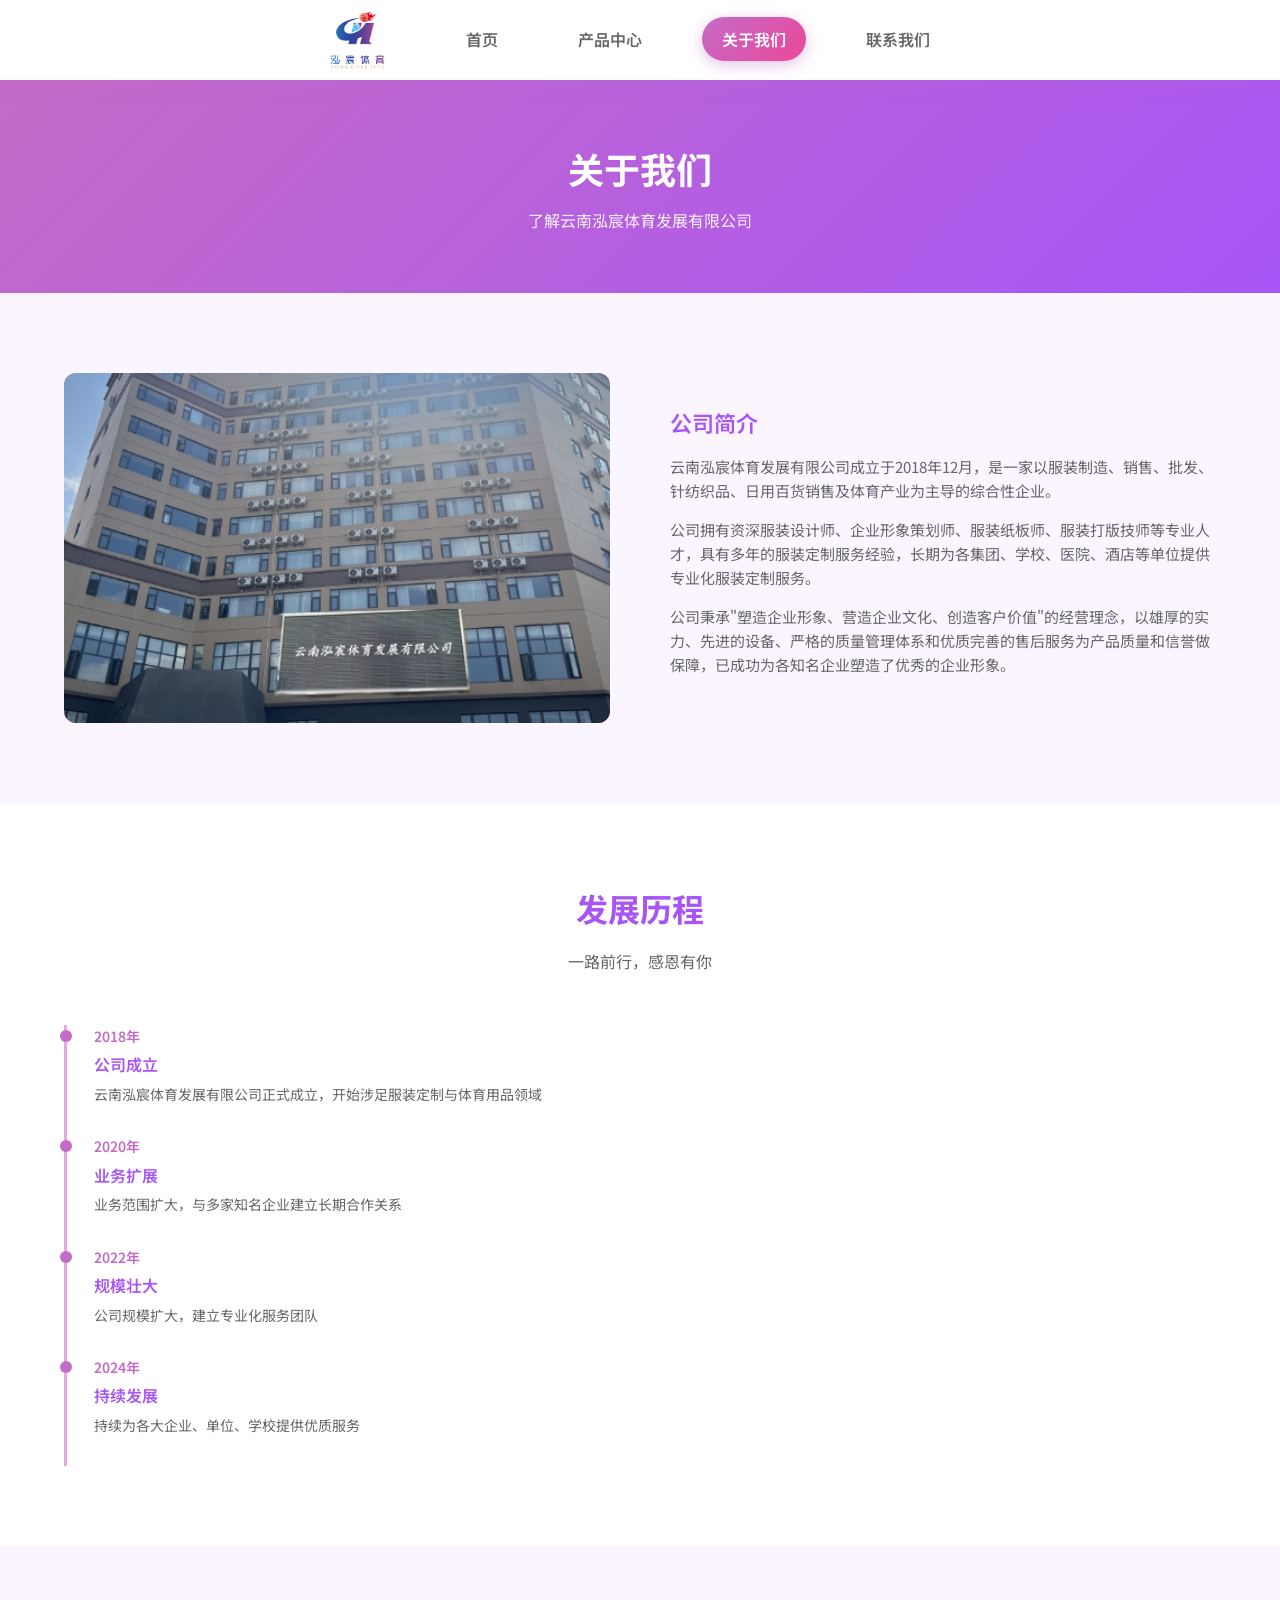
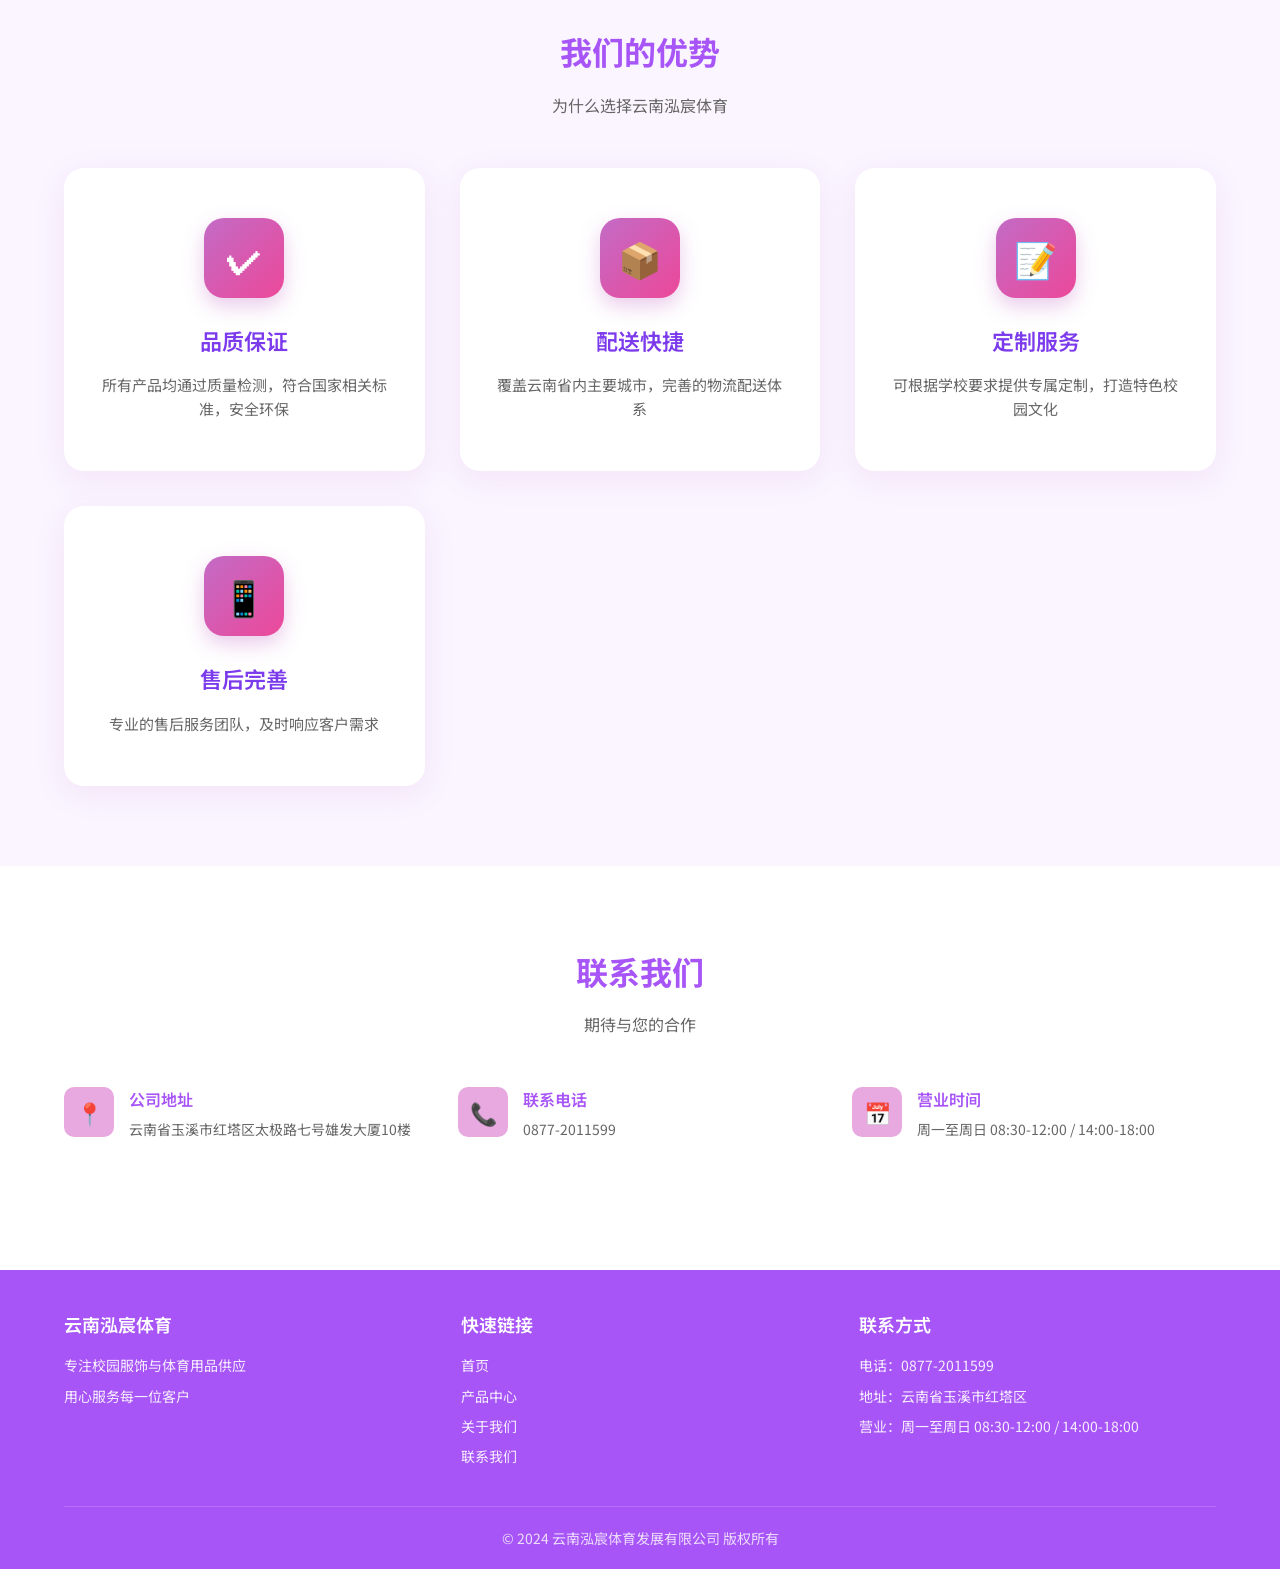
==== about.html @ 2718b95b "Add files via upload" ====
<!DOCTYPE html>
<html lang="zh-CN">
<head>
    <meta charset="UTF-8">
    <meta name="viewport" content="width=device-width, initial-scale=1.0">
    <title>关于我们 - 云南泓宸体育发展有限公司</title>
    <link rel="preconnect" href="https://fonts.googleapis.com">
    <link rel="preconnect" href="https://fonts.gstatic.com" crossorigin>
    <link href="https://fonts.googleapis.com/css2?family=Noto+Sans+SC:wght@400;500;700&display=swap" rel="stylesheet">
    <link rel="stylesheet" href="css/style.css">
</head>
<body>
    <nav class="navbar">
        <div class="container">
            <a href="index.html" class="logo">
                <img src="images/logo.png" alt="云南泓宸体育" class="logo-image">
            </a>
            <ul class="nav-links">
                <li><a href="index.html">首页</a></li>
                <li><a href="products.html">产品中心</a></li>
                <li><a href="about.html">关于我们</a></li>
                <li><a href="contact.html">联系我们</a></li>
            </ul>
            <div class="menu-toggle">
                <span></span>
                <span></span>
                <span></span>
            </div>
        </div>
    </nav>

    <main>
        <section class="page-header">
            <div class="container">
                <h1>关于我们</h1>
                <p>了解云南泓宸体育发展有限公司</p>
            </div>
        </section>

        <section class="section">
            <div class="container">
                <div class="about-content">
                    <div class="about-image"><img src="images/company_building.jpg" alt="云南泓宸体育发展有限公司" style="width: 100%; height: 100%; object-fit: cover; border-radius: 12px;"></div>
                    <div class="about-text">
                        <h3>公司简介</h3>
                        <p>云南泓宸体育发展有限公司成立于2018年12月，是一家以服装制造、销售、批发、针纺织品、日用百货销售及体育产业为主导的综合性企业。</p>
                        <p>公司拥有资深服装设计师、企业形象策划师、服装纸板师、服装打版技师等专业人才，具有多年的服装定制服务经验，长期为各集团、学校、医院、酒店等单位提供专业化服装定制服务。</p>
                        <p>公司秉承"塑造企业形象、营造企业文化、创造客户价值"的经营理念，以雄厚的实力、先进的设备、严格的质量管理体系和优质完善的售后服务为产品质量和信誉做保障，已成功为各知名企业塑造了优秀的企业形象。</p>
                    </div>
                </div>
            </div>
        </section>

        <section class="section" style="background: var(--white);">
            <div class="container">
                <div class="section-title">
                    <h2>发展历程</h2>
                    <p>一路前行，感恩有你</p>
                </div>
                <div class="timeline">
                    <div class="timeline-item">
                        <div class="timeline-year">2018年</div>
                        <h4>公司成立</h4>
                        <p>云南泓宸体育发展有限公司正式成立，开始涉足服装定制与体育用品领域</p>
                    </div>
                    <div class="timeline-item">
                        <div class="timeline-year">2020年</div>
                        <h4>业务扩展</h4>
                        <p>业务范围扩大，与多家知名企业建立长期合作关系</p>
                    </div>
                    <div class="timeline-item">
                        <div class="timeline-year">2022年</div>
                        <h4>规模壮大</h4>
                        <p>公司规模扩大，建立专业化服务团队</p>
                    </div>
                    <div class="timeline-item">
                        <div class="timeline-year">2024年</div>
                        <h4>持续发展</h4>
                        <p>持续为各大企业、单位、学校提供优质服务</p>
                    </div>
                </div>
            </div>
        </section>

        <section class="section">
            <div class="container">
                <div class="section-title">
                    <h2>我们的优势</h2>
                    <p>为什么选择云南泓宸体育</p>
                </div>
                <div class="services-grid">
                    <div class="service-card">
                        <div class="service-icon">&#x2714;</div>
                        <h3>品质保证</h3>
                        <p>所有产品均通过质量检测，符合国家相关标准，安全环保</p>
                    </div>
                    <div class="service-card">
                        <div class="service-icon">&#x1F4E6;</div>
                        <h3>配送快捷</h3>
                        <p>覆盖云南省内主要城市，完善的物流配送体系</p>
                    </div>
                    <div class="service-card">
                        <div class="service-icon">&#x1F4DD;</div>
                        <h3>定制服务</h3>
                        <p>可根据学校要求提供专属定制，打造特色校园文化</p>
                    </div>
                    <div class="service-card">
                        <div class="service-icon">&#x1F4F1;</div>
                        <h3>售后完善</h3>
                        <p>专业的售后服务团队，及时响应客户需求</p>
                    </div>
                </div>
            </div>
        </section>

        <section class="section contact-section">
            <div class="container">
                <div class="section-title">
                    <h2>联系我们</h2>
                    <p>期待与您的合作</p>
                </div>
                <div class="contact-info">
                    <div class="contact-item">
                        <div class="contact-icon">&#x1F4CD;</div>
                        <div>
                            <h4>公司地址</h4>
                            <p>云南省玉溪市红塔区太极路七号雄发大厦10楼</p>
                        </div>
                    </div>
                    <div class="contact-item">
                        <div class="contact-icon">&#x1F4DE;</div>
                        <div>
                            <h4>联系电话</h4>
                            <p>0877-2011599</p>
                        </div>
                    </div>
                    <div class="contact-item">
                        <div class="contact-icon">&#x1F4C5;</div>
                        <div>
                            <h4>营业时间</h4>
                            <p>周一至周日 08:30-12:00 / 14:00-18:00</p>
                        </div>
                    </div>
                </div>
            </div>
        </section>
    </main>

    <footer class="footer">
        <div class="container">
            <div class="footer-content">
                <div class="footer-section">
                    <h3>云南泓宸体育</h3>
                    <p>专注校园服饰与体育用品供应</p>
                    <p>用心服务每一位客户</p>
                </div>
                <div class="footer-section">
                    <h3>快速链接</h3>
                    <a href="index.html">首页</a>
                    <a href="products.html">产品中心</a>
                    <a href="about.html">关于我们</a>
                    <a href="contact.html">联系我们</a>
                </div>
                <div class="footer-section">
                    <h3>联系方式</h3>
                    <p>电话：0877-2011599</p>
                    <p>地址：云南省玉溪市红塔区</p>
                    <p>营业：周一至周日 08:30-12:00 / 14:00-18:00</p>
                </div>
            </div>
            <div class="footer-bottom">
                <p>&copy; 2024 云南泓宸体育发展有限公司 版权所有</p>
            </div>
        </div>
    </footer>

    <script src="js/main.js"></script>
</body>
</html>
---- css/style.css ----
* {
    margin: 0;
    padding: 0;
    box-sizing: border-box;
}

:root {
    --primary: #C36BC6;
    --secondary: #E8A8E0;
    --accent: #A855F7;
    --pink: #EC4899;
    --purple-dark: #7C3AED;
    --background: #FAF5FF;
    --text: #333333;
    --white: #FFFFFF;
    --shadow: rgba(195, 107, 198, 0.3);
}

body {
    font-family: "Noto Sans SC", sans-serif;
    background-color: var(--background);
    color: var(--text);
    line-height: 1.6;
}

a {
    text-decoration: none;
    color: inherit;
}

.container {
    max-width: 1200px;
    margin: 0 auto;
    padding: 0 24px;
}

.navbar {
    position: fixed;
    top: 0;
    left: 0;
    right: 0;
    background: rgba(255, 255, 255, 0.95);
    backdrop-filter: blur(10px);
    box-shadow: 0 4px 20px rgba(195, 107, 198, 0.15);
    z-index: 1000;
    transition: all 0.3s ease;
}

.navbar.scrolled {
    box-shadow: 0 4px 30px rgba(195, 107, 198, 0.25);
}

.navbar .container {
    display: flex;
    justify-content: center;
    align-items: center;
    height: 80px;
    gap: 60px;
}

.logo {
    display: flex;
    align-items: center;
    gap: 12px;
}

.logo-icon {
    width: 45px;
    height: 45px;
    background: linear-gradient(135deg, var(--primary), var(--accent));
    border-radius: 10px;
    display: flex;
    align-items: center;
    justify-content: center;
    color: var(--white);
    font-size: 20px;
    font-weight: 700;
}

.logo-text {
    font-size: 18px;
    font-weight: 700;
    color: var(--accent);
}

.logo-image {
    height: 60px;
    width: auto;
}

.nav-links {
    display: flex;
    gap: 40px;
    list-style: none;
}

.nav-links a {
    font-size: 16px;
    font-weight: 600;
    color: #666;
    position: relative;
    padding: 10px 20px;
    border-radius: 25px;
    transition: all 0.3s ease;
}

.nav-links a:hover,
.nav-links a.active {
    color: white;
    background: linear-gradient(135deg, var(--primary), var(--pink));
    box-shadow: 0 4px 15px rgba(195, 107, 198, 0.4);
    transform: translateY(-2px);
}

.menu-toggle {
    display: none;
    flex-direction: column;
    gap: 5px;
    cursor: pointer;
    padding: 5px;
}

.menu-toggle span {
    width: 25px;
    height: 3px;
    background: var(--primary);
    border-radius: 2px;
    transition: 0.3s;
}

main {
    padding-top: 80px;
}

.hero {
    background: linear-gradient(135deg, var(--purple-dark) 0%, var(--primary) 50%, var(--pink) 100%);
    color: var(--white);
    padding: 140px 0;
    text-align: center;
    position: relative;
    overflow: hidden;
}

.hero::before {
    content: '';
    position: absolute;
    top: -50%;
    left: -50%;
    width: 200%;
    height: 200%;
    background: radial-gradient(circle, rgba(255,255,255,0.1) 0%, transparent 70%);
    animation: pulse 8s ease-in-out infinite;
}

@keyframes pulse {
    0%, 100% { transform: scale(1); opacity: 0.5; }
    50% { transform: scale(1.1); opacity: 0.8; }
}

.hero h1 {
    font-size: 48px;
    font-weight: 700;
    margin-bottom: 25px;
    position: relative;
    z-index: 1;
}

.hero p {
    font-size: 20px;
    opacity: 0.95;
    max-width: 700px;
    margin: 0 auto 40px;
    position: relative;
    z-index: 1;
}

.btn {
    display: inline-block;
    padding: 16px 40px;
    background: var(--white);
    color: var(--primary);
    font-size: 17px;
    font-weight: 600;
    border-radius: 35px;
    transition: all 0.3s ease;
    border: none;
    cursor: pointer;
}

.btn:hover {
    transform: translateY(-3px);
    box-shadow: 0 8px 25px rgba(195, 107, 198, 0.35);
}

.btn-primary {
    background: linear-gradient(135deg, var(--primary), var(--pink));
    color: var(--white);
    position: relative;
    z-index: 1;
}

.btn-primary:hover {
    background: linear-gradient(135deg, var(--pink), var(--primary));
    color: var(--white);
    transform: translateY(-3px);
    box-shadow: 0 8px 25px rgba(195, 107, 198, 0.45);
}

.section {
    padding: 80px 0;
}

.section-title {
    text-align: center;
    margin-bottom: 50px;
}

.section-title h2 {
    font-size: 32px;
    font-weight: 700;
    color: var(--accent);
    margin-bottom: 15px;
}

.section-title p {
    font-size: 16px;
    color: #666;
}

.services-grid {
    display: grid;
    grid-template-columns: repeat(auto-fit, minmax(280px, 1fr));
    gap: 35px;
}

.service-card {
    background: var(--white);
    padding: 50px 35px;
    border-radius: 20px;
    text-align: center;
    box-shadow: 0 8px 30px rgba(195, 107, 198, 0.12);
    transition: all 0.4s ease;
    position: relative;
    overflow: hidden;
}

.service-card::before {
    content: '';
    position: absolute;
    top: 0;
    left: 0;
    right: 0;
    height: 4px;
    background: linear-gradient(90deg, var(--primary), var(--pink));
    transform: scaleX(0);
    transition: transform 0.4s ease;
}

.service-card:hover {
    transform: translateY(-8px);
    box-shadow: 0 15px 40px rgba(195, 107, 198, 0.25);
}

.service-card:hover::before {
    transform: scaleX(1);
}

.service-icon {
    width: 80px;
    height: 80px;
    background: linear-gradient(135deg, var(--primary), var(--pink));
    border-radius: 20px;
    display: flex;
    align-items: center;
    justify-content: center;
    margin: 0 auto 25px;
    font-size: 35px;
    color: var(--white);
    box-shadow: 0 8px 20px rgba(195, 107, 198, 0.35);
    transition: all 0.4s ease;
}

.service-card:hover .service-icon {
    transform: scale(1.1);
    box-shadow: 0 12px 30px rgba(195, 107, 198, 0.5);
}

.service-card h3 {
    font-size: 22px;
    font-weight: 600;
    color: var(--purple-dark);
    margin-bottom: 15px;
}

.service-card p {
    font-size: 15px;
    color: #666;
}

.products-preview {
    background: linear-gradient(180deg, var(--white) 0%, var(--background) 100%);
}

.products-tabs {
    display: flex;
    justify-content: center;
    gap: 25px;
    margin-bottom: 50px;
}

.tab-btn {
    padding: 14px 35px;
    background: transparent;
    color: #666;
    border: 2px solid var(--secondary);
    border-radius: 30px;
    font-size: 16px;
    font-weight: 600;
    cursor: pointer;
    transition: all 0.3s ease;
}

.tab-btn:hover,
.tab-btn.active {
    background: linear-gradient(135deg, var(--primary), var(--pink));
    color: var(--white);
    border-color: transparent;
    box-shadow: 0 6px 20px rgba(195, 107, 198, 0.4);
    transform: translateY(-2px);
}

.products-grid {
    display: grid;
    grid-template-columns: repeat(auto-fit, minmax(250px, 1fr));
    gap: 25px;
}

.product-card {
    background: var(--background);
    border-radius: 12px;
    overflow: hidden;
    transition: all 0.3s ease;
}

.product-card:hover {
    transform: translateY(-4px);
    box-shadow: 0 8px 25px var(--shadow);
}

.product-image {
    height: 180px;
    background: linear-gradient(135deg, var(--secondary), var(--primary));
    display: flex;
    align-items: center;
    justify-content: center;
    font-size: 50px;
    color: var(--white);
}

.product-info {
    padding: 20px;
}

.product-info h3 {
    font-size: 16px;
    font-weight: 600;
    color: var(--accent);
    margin-bottom: 8px;
}

.product-info p {
    font-size: 13px;
    color: #666;
}

.contact-section {
    background: var(--white);
}

.contact-info {
    display: grid;
    grid-template-columns: repeat(auto-fit, minmax(250px, 1fr));
    gap: 30px;
    margin-bottom: 50px;
}

.contact-item {
    display: flex;
    align-items: flex-start;
    gap: 15px;
}

.contact-icon {
    width: 50px;
    height: 50px;
    background: var(--secondary);
    border-radius: 10px;
    display: flex;
    align-items: center;
    justify-content: center;
    font-size: 22px;
    color: var(--white);
    flex-shrink: 0;
}

.contact-item h4 {
    font-size: 16px;
    font-weight: 600;
    color: var(--accent);
    margin-bottom: 5px;
}

.contact-item p {
    font-size: 14px;
    color: #666;
}

.contact-form {
    max-width: 600px;
    margin: 0 auto;
}

.form-group {
    margin-bottom: 20px;
}

.form-group label {
    display: block;
    font-size: 14px;
    font-weight: 500;
    color: var(--text);
    margin-bottom: 8px;
}

.form-group input,
.form-group textarea {
    width: 100%;
    padding: 14px 18px;
    border: 2px solid var(--secondary);
    border-radius: 8px;
    font-size: 15px;
    font-family: inherit;
    transition: border-color 0.3s ease;
}

.form-group input:focus,
.form-group textarea:focus {
    outline: none;
    border-color: var(--primary);
}

.form-group textarea {
    min-height: 120px;
    resize: vertical;
}

.footer {
    background: var(--accent);
    color: var(--white);
    padding: 40px 0 20px;
}

.footer-content {
    display: grid;
    grid-template-columns: repeat(auto-fit, minmax(200px, 1fr));
    gap: 40px;
    margin-bottom: 30px;
}

.footer-section h3 {
    font-size: 18px;
    font-weight: 600;
    margin-bottom: 15px;
}

.footer-section p,
.footer-section a {
    font-size: 14px;
    opacity: 0.9;
    display: block;
    margin-bottom: 8px;
}

.footer-section a:hover {
    opacity: 1;
}

.footer-bottom {
    text-align: center;
    padding-top: 20px;
    border-top: 1px solid rgba(255, 255, 255, 0.2);
    font-size: 14px;
    opacity: 0.8;
}

.page-header {
    background: linear-gradient(135deg, var(--primary), var(--accent));
    color: var(--white);
    padding: 60px 0;
    text-align: center;
}

.page-header h1 {
    font-size: 36px;
    font-weight: 700;
    margin-bottom: 10px;
}

.page-header p {
    font-size: 16px;
    opacity: 0.9;
}

.about-content {
    display: grid;
    grid-template-columns: 1fr 1fr;
    gap: 60px;
    align-items: center;
}

.about-image {
    width: 100%;
    height: 350px;
    background: linear-gradient(135deg, var(--secondary), var(--primary));
    border-radius: 12px;
    display: flex;
    align-items: center;
    justify-content: center;
    font-size: 80px;
    color: var(--white);
}

.about-text h3 {
    font-size: 22px;
    font-weight: 600;
    color: var(--accent);
    margin-bottom: 15px;
}

.about-text p {
    font-size: 15px;
    color: #666;
    margin-bottom: 15px;
}

.timeline {
    position: relative;
    padding-left: 30px;
}

.timeline::before {
    content: '';
    position: absolute;
    left: 0;
    top: 0;
    bottom: 0;
    width: 3px;
    background: var(--secondary);
}

.timeline-item {
    position: relative;
    padding-bottom: 30px;
}

.timeline-item::before {
    content: '';
    position: absolute;
    left: -34px;
    top: 5px;
    width: 12px;
    height: 12px;
    background: var(--primary);
    border-radius: 50%;
}

.timeline-year {
    font-size: 14px;
    font-weight: 600;
    color: var(--primary);
    margin-bottom: 5px;
}

.timeline-item h4 {
    font-size: 16px;
    font-weight: 600;
    color: var(--accent);
    margin-bottom: 5px;
}

.timeline-item p {
    font-size: 14px;
    color: #666;
}

@media (max-width: 768px) {
    .nav-links {
        position: fixed;
        top: 70px;
        left: 0;
        right: 0;
        background: var(--white);
        flex-direction: column;
        padding: 20px;
        gap: 15px;
        box-shadow: 0 5px 15px var(--shadow);
        transform: translateY(-150%);
        transition: transform 0.3s ease;
    }

    .nav-links.active {
        transform: translateY(0);
    }

    .menu-toggle {
        display: flex;
    }

    .hero h1 {
        font-size: 28px;
    }

    .hero p {
        font-size: 16px;
    }

    .section-title h2 {
        font-size: 26px;
    }

    .about-content {
        grid-template-columns: 1fr;
    }

    .about-image {
        height: 250px;
    }

    .products-tabs {
        flex-wrap: wrap;
    }
}
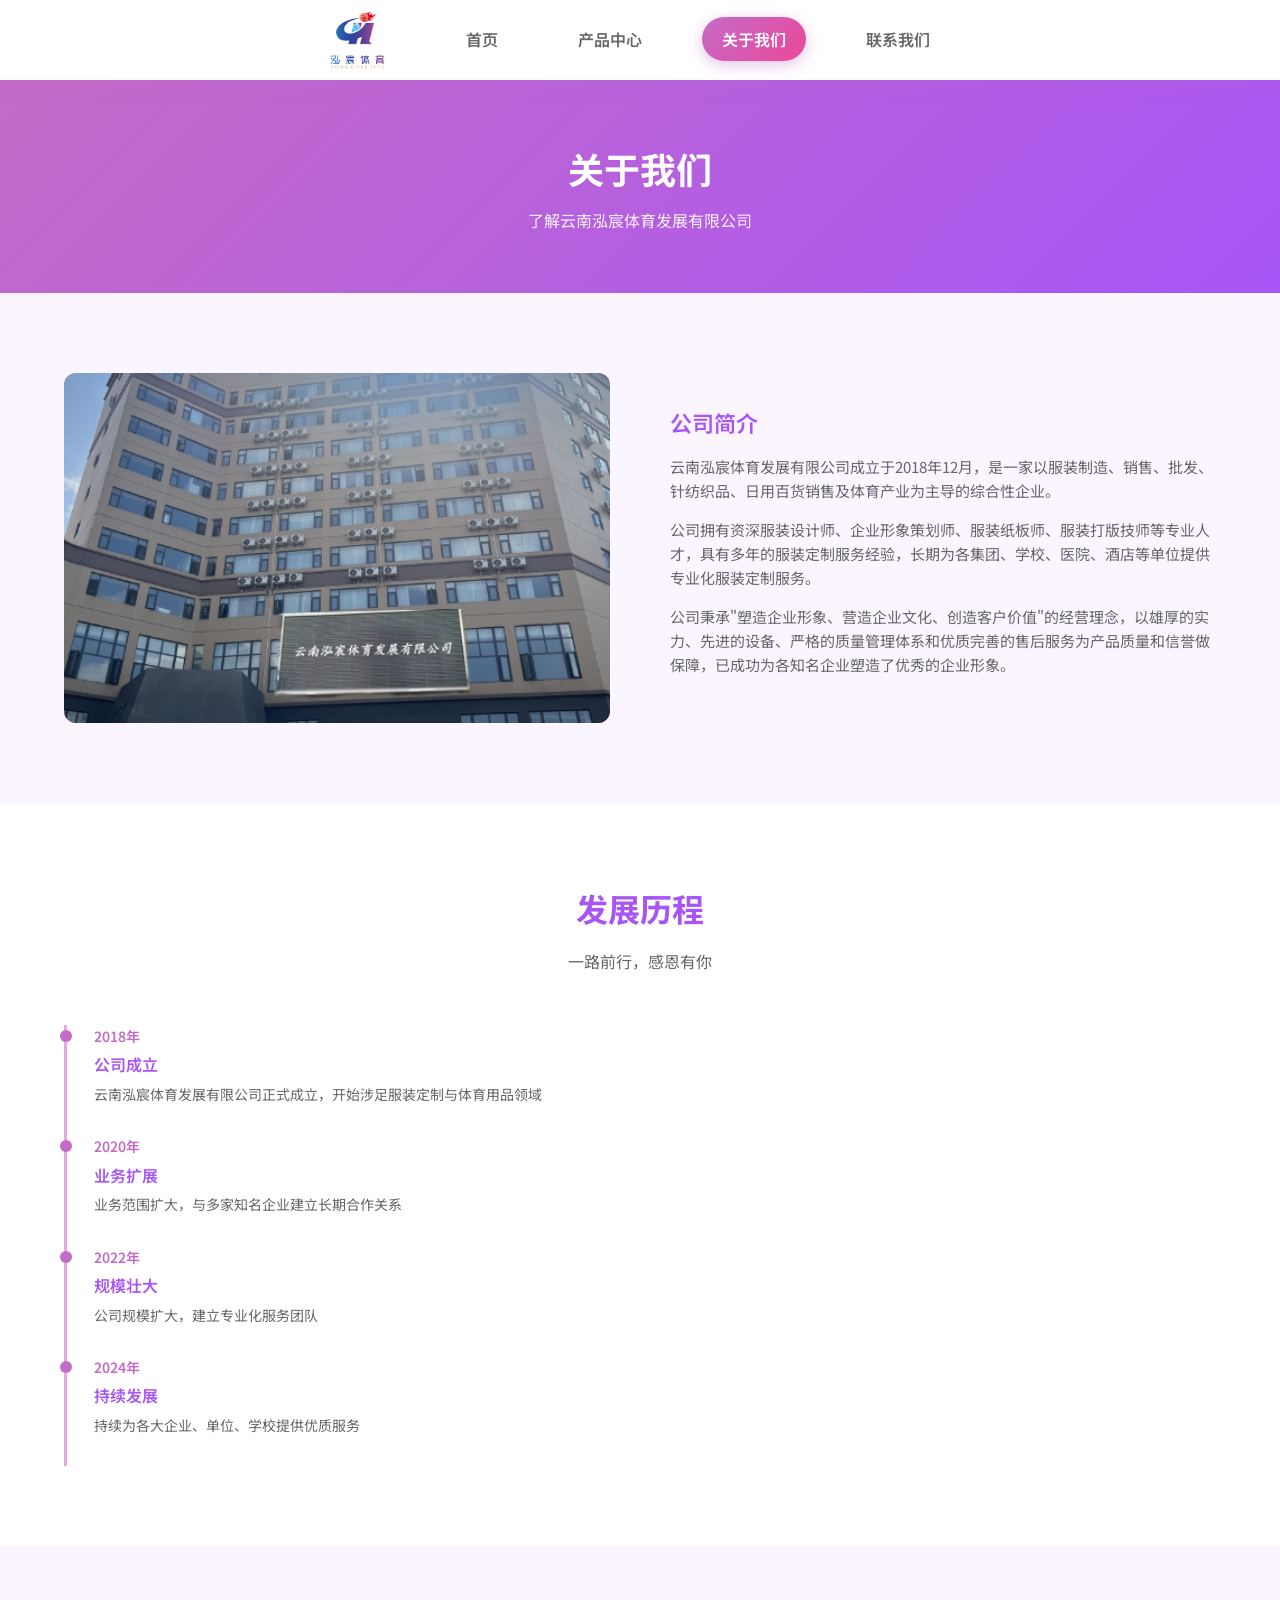
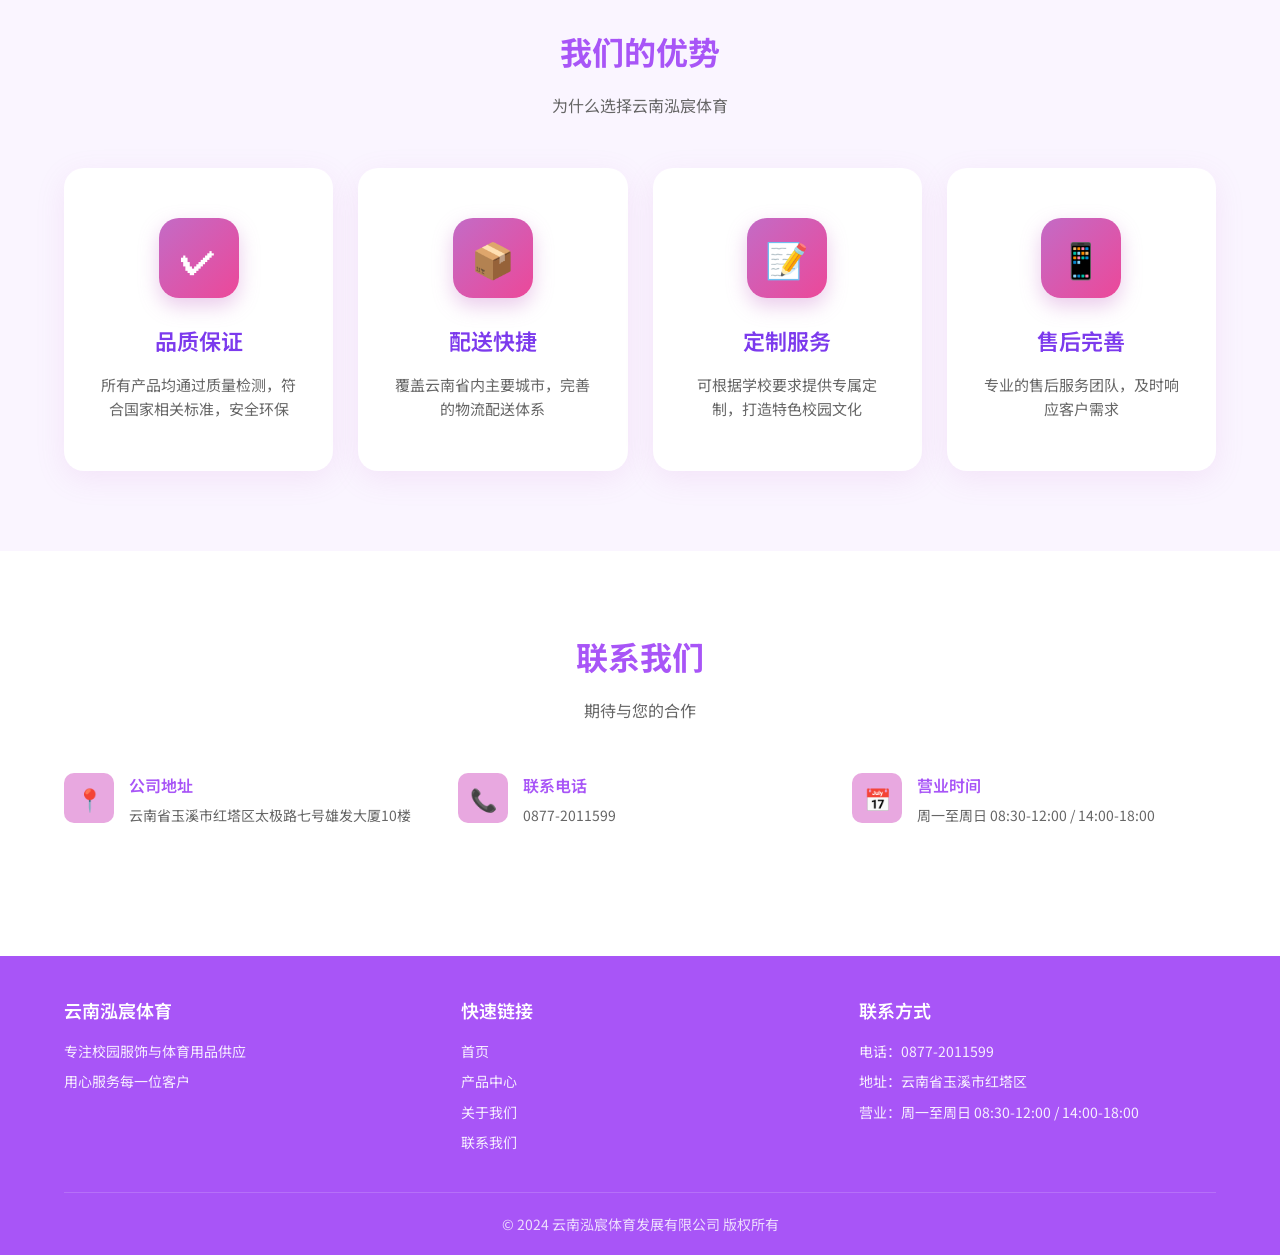
==== commit 7acc2725: "Add files via upload" ====
--- a/about.html
+++ b/about.html
@@ -3,11 +3,14 @@
 <head>
     <meta charset="UTF-8">
     <meta name="viewport" content="width=device-width, initial-scale=1.0">
+    <meta name="description" content="云南泓宸体育发展有限公司，专业从事校服定制、体育用品供应，服务云南各中小学及企事业单位" />
+    <meta name="keywords" content="云南泓宸体育,校服定制公司,体育用品公司,企业介绍" />
     <title>关于我们 - 云南泓宸体育发展有限公司</title>
     <link rel="preconnect" href="https://fonts.googleapis.com">
     <link rel="preconnect" href="https://fonts.gstatic.com" crossorigin>
     <link href="https://fonts.googleapis.com/css2?family=Noto+Sans+SC:wght@400;500;700&display=swap" rel="stylesheet">
     <link rel="stylesheet" href="css/style.css">
+    <link rel="preload" href="images/logo.png" as="image">
 </head>
 <body>
     <nav class="navbar">
@@ -40,7 +43,7 @@
         <section class="section">
             <div class="container">
                 <div class="about-content">
-                    <div class="about-image"><img src="images/company_building.jpg" alt="云南泓宸体育发展有限公司" style="width: 100%; height: 100%; object-fit: cover; border-radius: 12px;"></div>
+                    <div class="about-image"><img src="images/company_building.jpg" alt="云南泓宸体育发展有限公司" loading="lazy" width="600" height="350" style="width: 100%; height: 100%; object-fit: cover; border-radius: 12px;"></div>
                     <div class="about-text">
                         <h3>公司简介</h3>
                         <p>云南泓宸体育发展有限公司成立于2018年12月，是一家以服装制造、销售、批发、针纺织品、日用百货销售及体育产业为主导的综合性企业。</p>
@@ -51,7 +54,7 @@
             </div>
         </section>
 
-        <section class="section" style="background: var(--white);">
+        <section class="section  " style="background: var(--white);">
             <div class="container">
                 <div class="section-title">
                     <h2>发展历程</h2>
--- a/css/style.css
+++ b/css/style.css
@@ -229,8 +229,8 @@
 
 .services-grid {
     display: grid;
-    grid-template-columns: repeat(auto-fit, minmax(280px, 1fr));
-    gap: 35px;
+    grid-template-columns: repeat(4, 1fr);
+    gap: 25px;
 }
 
 .service-card {
@@ -304,7 +304,9 @@
 .products-tabs {
     display: flex;
     justify-content: center;
-    gap: 25px;
+    align-items: center;
+    flex-wrap: wrap;
+    gap: 15px;
     margin-bottom: 50px;
 }
 
@@ -331,30 +333,84 @@
 
 .products-grid {
     display: grid;
-    grid-template-columns: repeat(auto-fit, minmax(250px, 1fr));
-    gap: 25px;
+    grid-template-columns: repeat(4, 1fr);
+    gap: 20px;
+}
+
+.field-card {
+    grid-column: span 4;
+    width: 100%;
+}
+
+.field-card .product-image {
+    width: 100%;
+    height: 350px;
+    border-radius: 16px;
+}
+
+.field-card .product-image img {
+    width: 100%;
+    height: 100%;
+    object-fit: cover;
 }
 
 .product-card {
     background: var(--background);
-    border-radius: 12px;
+    border-radius: 16px;
     overflow: hidden;
-    transition: all 0.3s ease;
+    transition: all 0.4s ease;
+    border: 1px solid rgba(196, 139, 245, 0.2);
 }
 
 .product-card:hover {
-    transform: translateY(-4px);
-    box-shadow: 0 8px 25px var(--shadow);
+    transform: translateY(-6px) scale(1.02);
+    box-shadow: 0 12px 35px rgba(124, 58, 237, 0.15);
+    border-color: rgba(196, 139, 245, 0.4);
 }
 
 .product-image {
     height: 180px;
-    background: linear-gradient(135deg, var(--secondary), var(--primary));
+    background: linear-gradient(135deg, rgba(196, 139, 245, 0.1) 0%, rgba(236, 72, 153, 0.1) 100%);
     display: flex;
     align-items: center;
     justify-content: center;
-    font-size: 50px;
-    color: var(--white);
+    font-size: 70px;
+    color: var(--accent);
+    overflow: hidden;
+    position: relative;
+}
+
+.product-image::before {
+    content: '';
+    position: absolute;
+    width: 100px;
+    height: 100px;
+    background: linear-gradient(135deg, rgba(196, 139, 245, 0.3) 0%, rgba(236, 72, 153, 0.3) 100%);
+    border-radius: 50%;
+    filter: blur(20px);
+    transition: all 0.4s ease;
+}
+
+.product-card:hover .product-image::before {
+    transform: scale(1.5);
+    opacity: 0.6;
+}
+
+.product-image span {
+    position: relative;
+    z-index: 1;
+    transition: all 0.4s ease;
+}
+
+.product-card:hover .product-image span {
+    transform: scale(1.1);
+    filter: drop-shadow(0 4px 8px rgba(124, 58, 237, 0.3));
+}
+
+.product-image img {
+    width: 100%;
+    height: 100%;
+    object-fit: cover;
 }
 
 .product-info {
@@ -636,7 +692,55 @@
         height: 250px;
     }
 
+    .services-grid {
+        grid-template-columns: repeat(2, 1fr);
+        gap: 20px;
+    }
+
     .products-tabs {
         flex-wrap: wrap;
     }
-}
+
+    .products-grid {
+        grid-template-columns: repeat(2, 1fr);
+        gap: 20px;
+    }
+
+    .field-card {
+        grid-column: span 2;
+        width: 100%;
+    }
+
+    .field-card .product-image {
+        width: 100%;
+        height: 200px;
+    }
+
+    .field-card .product-image img {
+        width: 100%;
+        height: 100%;
+        object-fit: cover;
+    }
+
+    .nav-links a {
+        padding: 12px 20px;
+        text-align: center;
+    }
+
+    .navbar .container {
+        height: 70px;
+        gap: 20px;
+    }
+
+    .logo-image {
+        height: 50px;
+    }
+
+    main {
+        padding-top: 70px;
+    }
+
+    .hero {
+        padding: 100px 0;
+    }
+}
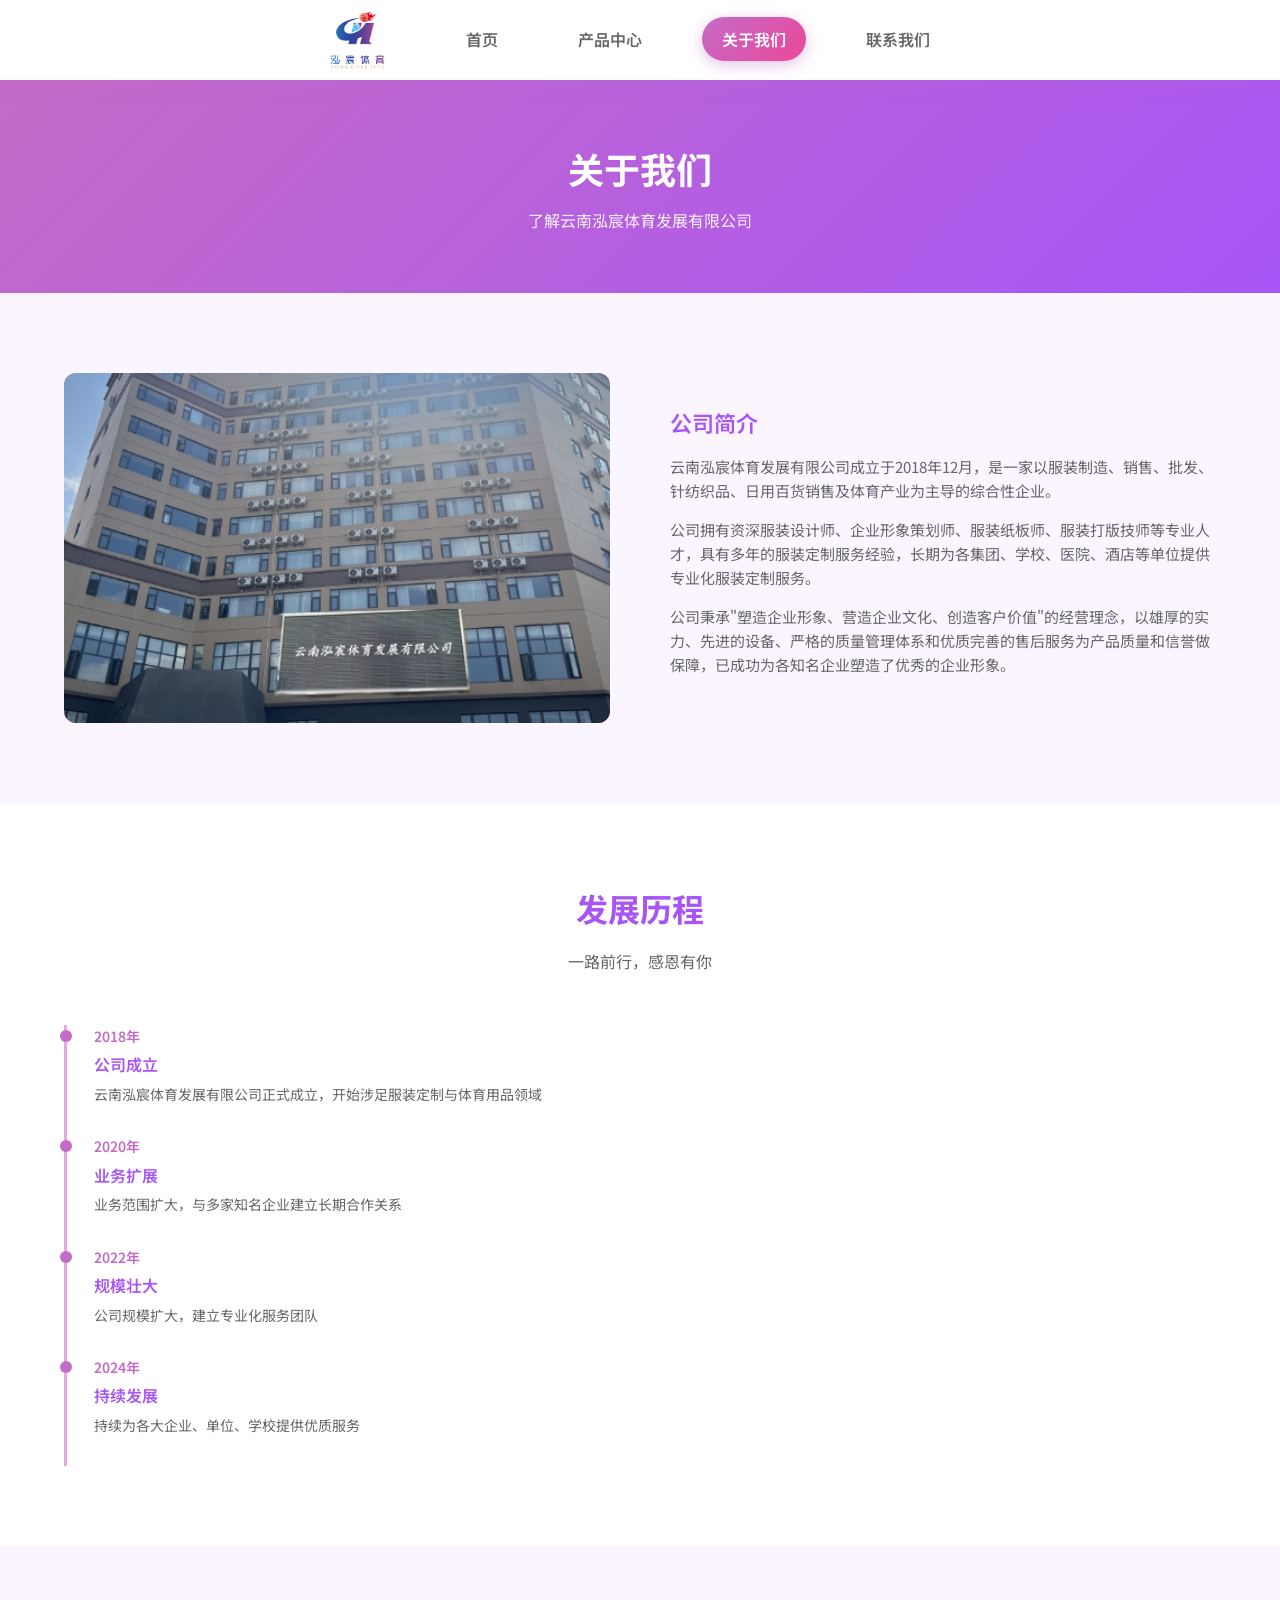
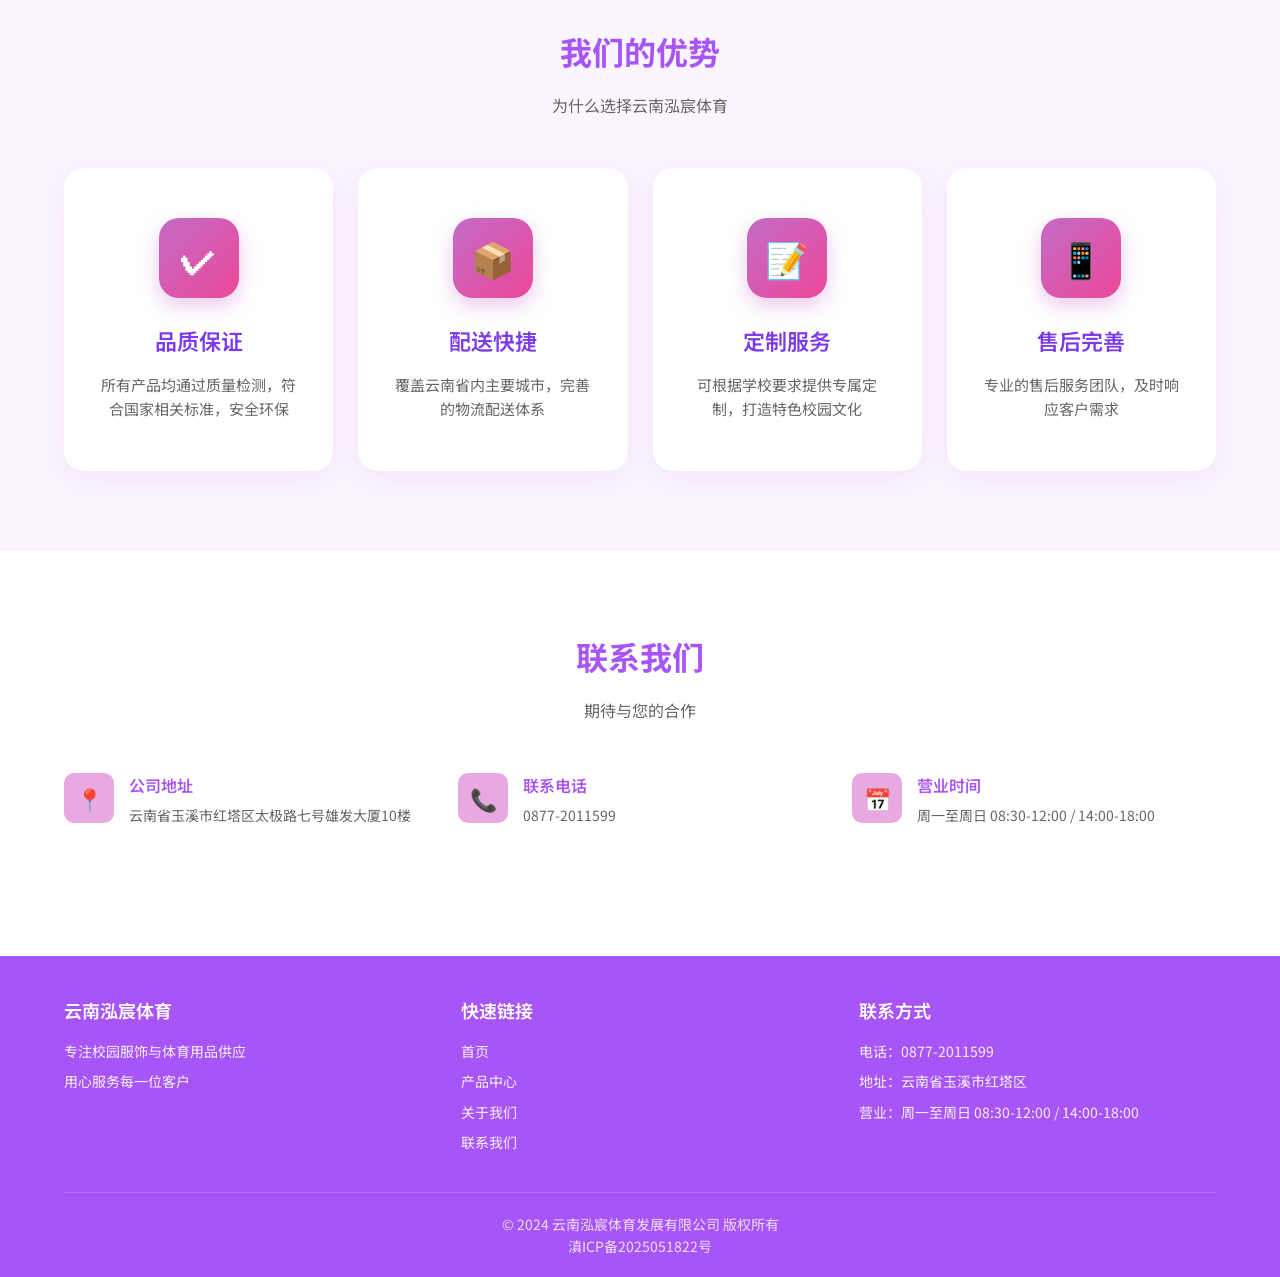
==== commit 872f7b54: "Add files via upload" ====
--- a/about.html
+++ b/about.html
@@ -173,6 +173,7 @@
             </div>
             <div class="footer-bottom">
                 <p>&copy; 2024 云南泓宸体育发展有限公司 版权所有</p>
+                <p><a href="https://beian.miit.gov.cn/" target="_blank">滇ICP备2025051822号</a></p>
             </div>
         </div>
     </footer>
